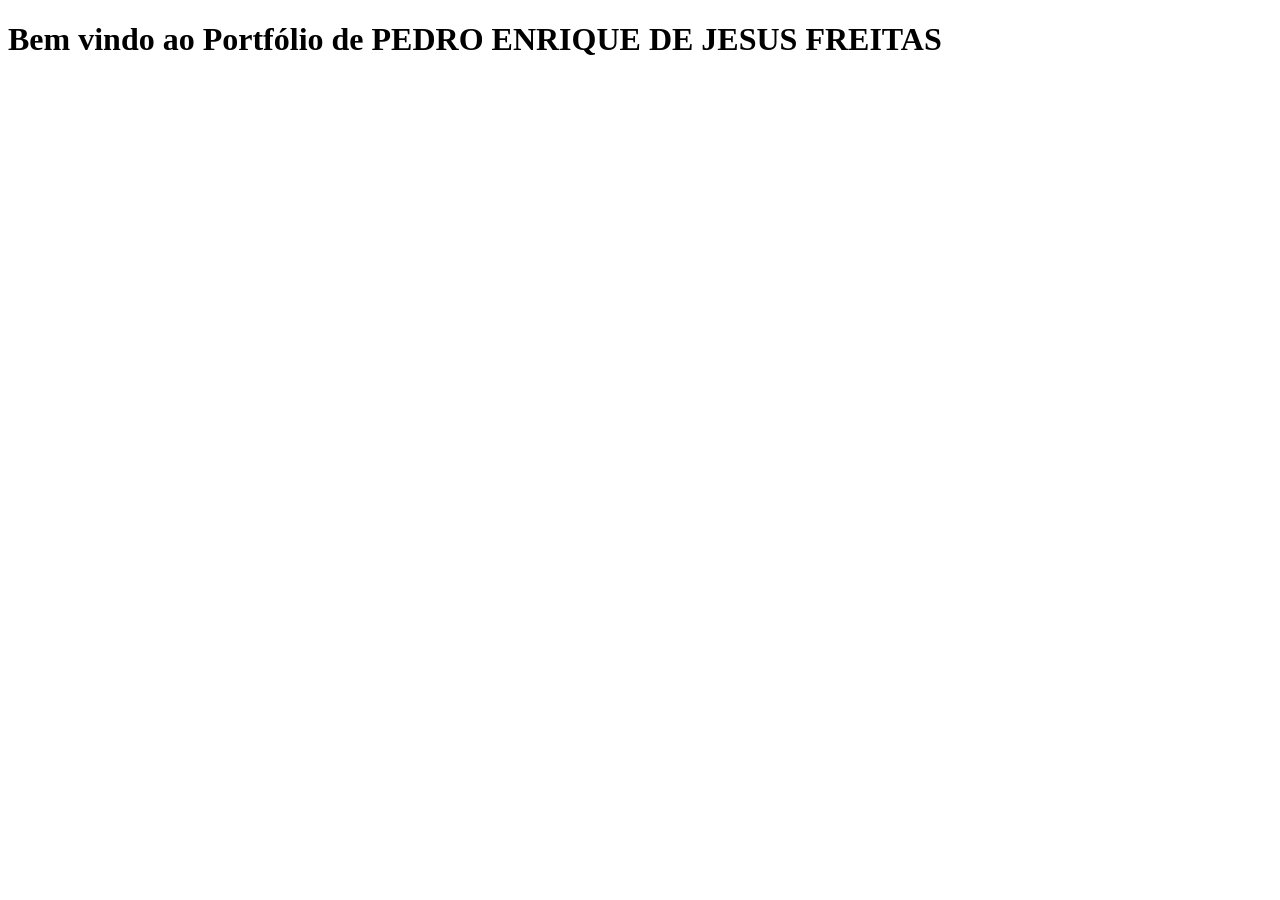
==== docs/index.html @ 1c7b044b "Criação do arquivo docs/index.html" ====
<!DOCTYPE html>
<html lang="pt-br">
<head>
    <meta charset="UTF-8">
    <title>Portfólio - PEDRO ENRIQUE DE JESUS FREITAS</title>
</head>
<body>
    <h1>Bem vindo ao Portfólio de PEDRO ENRIQUE DE JESUS FREITAS</h1>
</body>
</html>
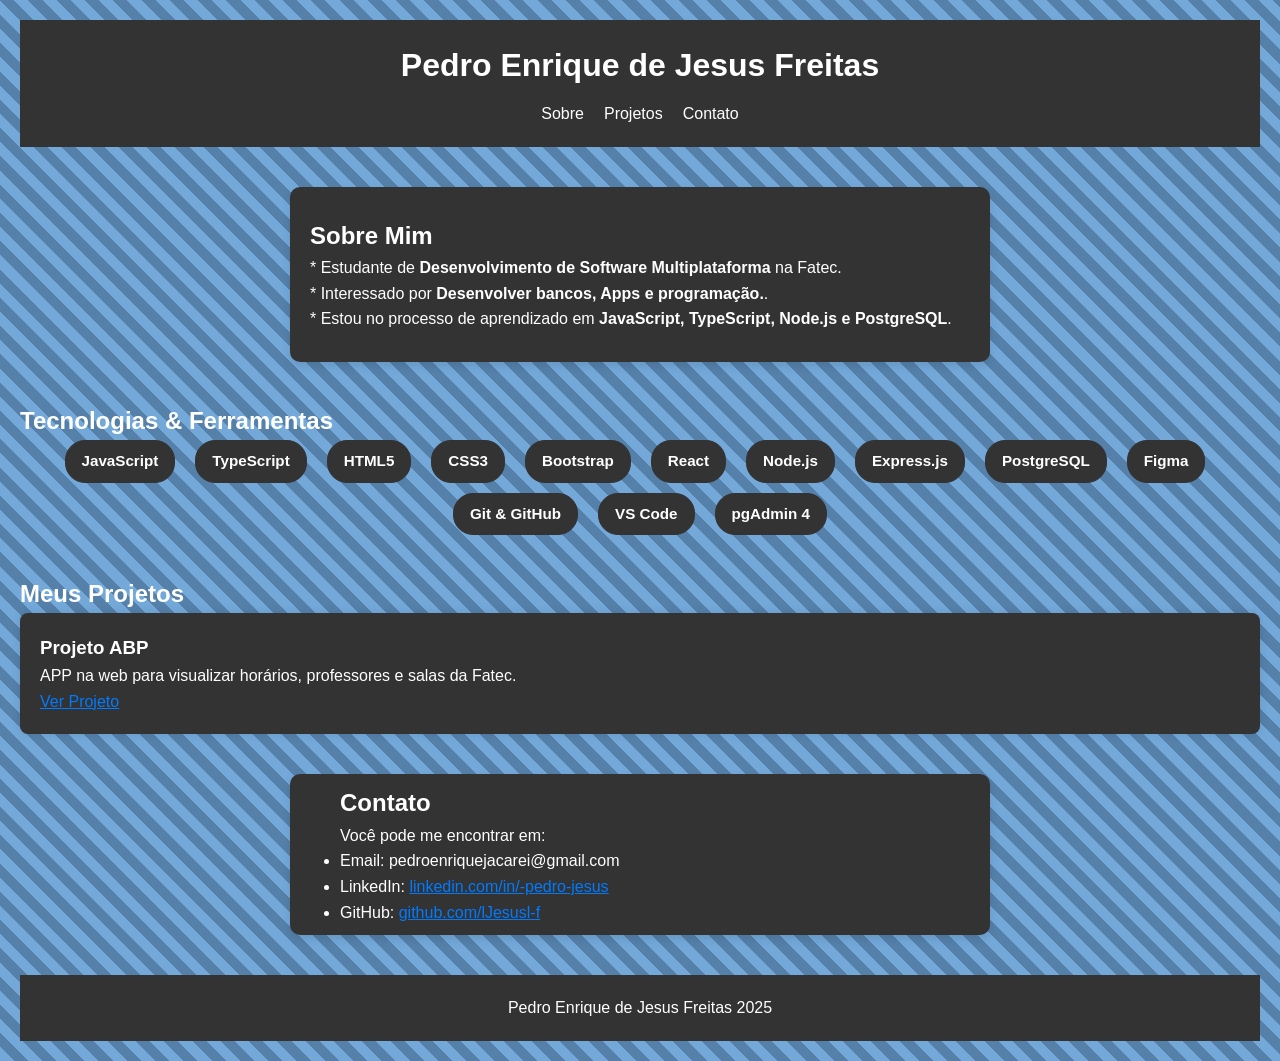
==== commit 150ce731: "Adicionando meu Portfolio" ====
--- a/docs/index.html
+++ b/docs/index.html
@@ -1,11 +1,85 @@
-
 <!DOCTYPE html>
-<html lang="pt-br">
+<html lang="pt-BR">
 <head>
-    <meta charset="UTF-8">
-    <title>Portfólio - PEDRO ENRIQUE DE JESUS FREITAS</title>
+  <meta charset="UTF-8">
+  <meta name="viewport" content="width=device-width, initial-scale=1.0">
+  <title>Meu Portfólio</title>
+  <link rel="stylesheet" href="style.css">
 </head>
 <body>
-    <h1>Bem vindo ao Portfólio de PEDRO ENRIQUE DE JESUS FREITAS</h1>
+  <header>
+    <h1>Pedro Enrique de Jesus Freitas</h1>
+    <nav>
+      <ul>
+        <li><a href="#sobre">Sobre</a></li>
+        <li><a href="#projetos">Projetos</a></li>
+        <li><a href="#contato">Contato</a></li>
+      </ul>
+    </nav>
+  </header>
+
+  <section id="sobre" class="secao-branca">
+    <h2>Sobre Mim</h2>
+    <p>      * Estudante de <b>Desenvolvimento de Software Multiplataforma</b> na Fatec. <br>
+      * Interessado por <b>Desenvolver bancos, Apps e programação.</b>. <br>
+      * Estou no processo de aprendizado em <b>JavaScript, TypeScript, Node.js e PostgreSQL</b>. <br>
+  </section>
+
+  <section id="tecnologias">
+  <h2> Tecnologias & Ferramentas</h2>
+  <div class="tech">
+    <span class="badge">JavaScript</span>
+    <br>
+    <span class="badge">TypeScript</span>
+    <br>
+    <span class="badge">HTML5</span>
+    <br>
+    <span class="badge">CSS3</span>
+    <br>
+    <span class="badge">Bootstrap</span>
+    <br>
+    <span class="badge">React</span>
+    <br>
+    <span class="badge">Node.js</span>
+    <br>
+    <span class="badge">Express.js</span>
+    <br>
+    <span class="badge">PostgreSQL</span>
+    <br>
+    <span class="badge">Figma</span>
+    <br>
+    <span class="badge">Git & GitHub</span>
+    <br>
+    <span class="badge">VS Code</span>
+    <br>
+    <span class="badge">pgAdmin 4</span>
+  </div>
+</section>
+
+
+  <section id="projetos">
+    <h2>Meus Projetos</h2>
+    <div class="projetos-container">
+      <div class="projeto">
+        <h3>Projeto ABP</h3>
+        <p>APP na web para visualizar horários, professores e salas da Fatec.</p>
+        <a href="https://github.com/techcastlefatec/horarios-fatec" target="_blank">Ver Projeto</a>
+      </div>
+    </div>
+  </section>
+
+  <section id="contato" class="secao">
+    <h2>Contato</h2>
+    <p>Você pode me encontrar em:</p>
+    <ul>
+      <li>Email: pedroenriquejacarei@gmail.com</li>
+      <li>LinkedIn: <a href="https://br.linkedin.com/in/-pedro-jesus?trk=people-guest_people_search-card">linkedin.com/in/-pedro-jesus</a></li>
+      <li>GitHub: <a href="https://github.com/lJesusl-f">github.com/lJesusl-f</a></li>
+    </ul>
+  </section>
+
+  <footer>
+    <p>Pedro Enrique de Jesus Freitas 2025</p>
+  </footer>
 </body>
 </html>
--- a/docs/style.css
+++ b/docs/style.css
@@ -0,0 +1,128 @@
+* {
+  margin: 0;
+  padding: 0;
+  box-sizing: border-box;
+}
+
+body {
+  font-family: Arial, sans-serif;
+  line-height: 1.6;
+  background: linear-gradient(to bottom, #57888a, #a0c4c6);
+  color: #333;
+  padding: 20px;
+}
+
+header {
+  background-color: #333;
+  color: #fff;
+  padding: 20px 0;
+  text-align: center;
+}
+
+nav ul {
+  list-style: none;
+  display: flex;
+  justify-content: center;
+  gap: 20px;
+  margin-top: 10px;
+}
+
+nav a {
+  color: #fff;
+  text-decoration: none;
+}
+
+section {
+  margin: 40px 0;
+}
+
+.projetos-container {
+  display: grid;
+  grid-template-columns: repeat(auto-fit, minmax(250px, 1fr));
+  gap: 20px;
+}
+
+.projeto {
+  background: #333;
+  color: white;
+  padding: 20px;
+  border-radius: 8px;
+  box-shadow: 0 0 10px rgba(0,0,0,0.1);
+}
+
+footer {
+  text-align: center;
+  padding: 20px;
+  background-color: #333;
+  color: white;
+  margin-top: 40px;
+}
+
+a {
+  color: #007BFF;
+}
+
+.tech-group {
+  display: flex;
+  flex-direction: column;
+  gap: 15px;
+  align-items: center;
+}
+
+.tech {
+  display: flex;
+  gap: 10px;
+  flex-wrap: wrap;
+  justify-content: center;
+}
+
+.badge {
+  background-color: #333;
+  color: white;
+  border: 1px solid #333;
+  border-radius: 20px;
+  padding: 8px 16px;
+  font-size: 0.95em;
+  font-weight: 600;
+  transition: all 0.3s ease;
+}
+
+.badge:hover {
+  background-color: #cacaca;
+  color: #fff;
+  border-color: #cacaca;
+}
+
+.secao-branca {
+  background-color: #333;
+  color: white;
+  padding: 30px 20px;
+  border-radius: 10px;
+  box-shadow: 0 4px 10px rgba(0, 0, 0, 0.1);
+  max-width: 700px;
+  margin: 40px auto 30px auto; /* margem superior 40px, centralizado horizontalmente, margem inferior 30px */
+}
+
+body {
+  background-color: #5480aa; /* cor base */
+  background-image: repeating-linear-gradient(
+    45deg,
+    #73a8d9,
+    #73a8d9 10px,
+    transparent 10px,
+    transparent 20px
+  );
+  color: #fff;
+  font-family: Arial, sans-serif;
+  padding: 20px;
+}
+
+.secao {
+  background-color: #333;
+  color: white;
+  padding: 10px 50px;
+  border-radius: 10px;
+  box-shadow: 0 4px 10px rgba(0, 0, 0, 0.1);
+  max-width: 700px;
+  margin: 40px auto 30px auto;
+}
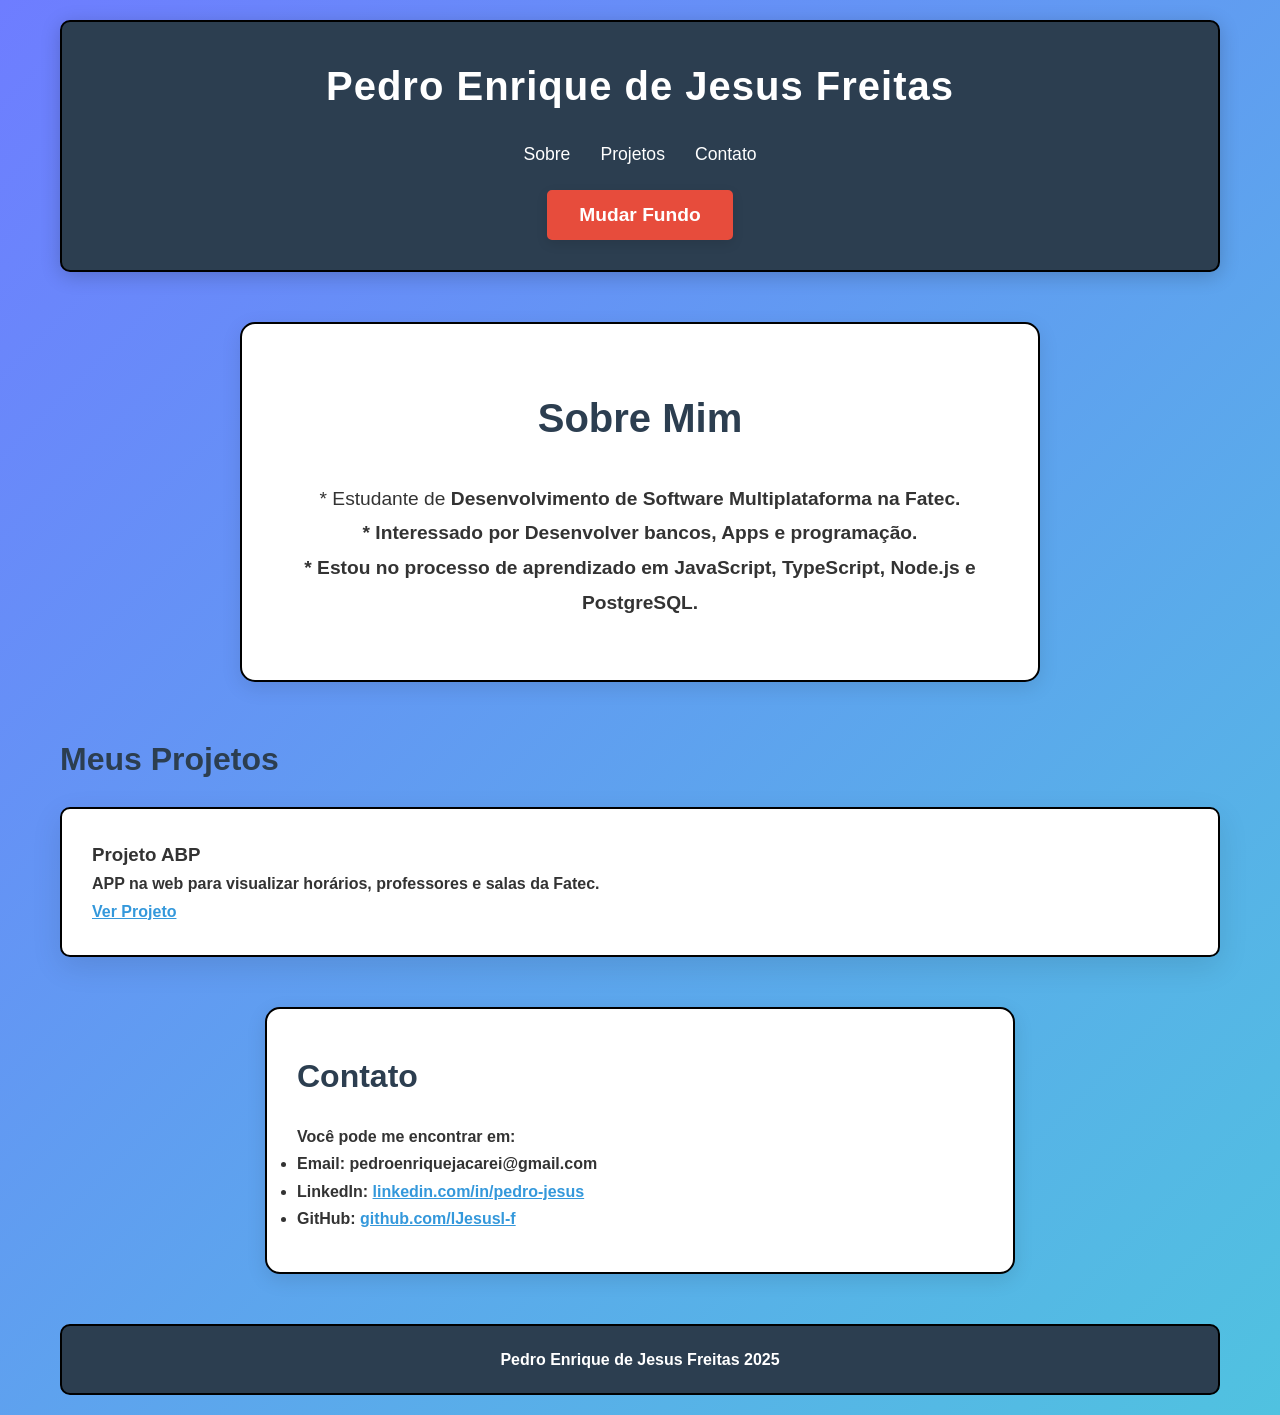
==== commit 1365ee2b: "Portfolio v2" ====
--- a/docs/index.html
+++ b/docs/index.html
@@ -4,7 +4,7 @@
   <meta charset="UTF-8">
   <meta name="viewport" content="width=device-width, initial-scale=1.0">
   <title>Meu Portfólio</title>
-  <link rel="stylesheet" href="style.css">
+  <link rel="stylesheet" href="style.css">  <!-- Vinculação do CSS -->
 </head>
 <body>
   <header>
@@ -16,46 +16,16 @@
         <li><a href="#contato">Contato</a></li>
       </ul>
     </nav>
+    <!-- Botão para mudar o fundo -->
+    <button id="changeBgButton">Mudar Fundo</button>
   </header>
 
   <section id="sobre" class="secao-branca">
     <h2>Sobre Mim</h2>
-    <p>      * Estudante de <b>Desenvolvimento de Software Multiplataforma</b> na Fatec. <br>
-      * Interessado por <b>Desenvolver bancos, Apps e programação.</b>. <br>
-      * Estou no processo de aprendizado em <b>JavaScript, TypeScript, Node.js e PostgreSQL</b>. <br>
+    <p>      * Estudante de <b>Desenvolvimento de Software Multiplataforma na Fatec. <br>
+      * Interessado por <b>Desenvolver bancos, Apps e programação.</b> <br>
+      * Estou no processo de aprendizado em <b>JavaScript, TypeScript, Node.js e PostgreSQL.</b> <br>
   </section>
-
-  <section id="tecnologias">
-  <h2> Tecnologias & Ferramentas</h2>
-  <div class="tech">
-    <span class="badge">JavaScript</span>
-    <br>
-    <span class="badge">TypeScript</span>
-    <br>
-    <span class="badge">HTML5</span>
-    <br>
-    <span class="badge">CSS3</span>
-    <br>
-    <span class="badge">Bootstrap</span>
-    <br>
-    <span class="badge">React</span>
-    <br>
-    <span class="badge">Node.js</span>
-    <br>
-    <span class="badge">Express.js</span>
-    <br>
-    <span class="badge">PostgreSQL</span>
-    <br>
-    <span class="badge">Figma</span>
-    <br>
-    <span class="badge">Git & GitHub</span>
-    <br>
-    <span class="badge">VS Code</span>
-    <br>
-    <span class="badge">pgAdmin 4</span>
-  </div>
-</section>
-
 
   <section id="projetos">
     <h2>Meus Projetos</h2>
@@ -73,13 +43,16 @@
     <p>Você pode me encontrar em:</p>
     <ul>
       <li>Email: pedroenriquejacarei@gmail.com</li>
-      <li>LinkedIn: <a href="https://br.linkedin.com/in/-pedro-jesus?trk=people-guest_people_search-card">linkedin.com/in/-pedro-jesus</a></li>
-      <li>GitHub: <a href="https://github.com/lJesusl-f">github.com/lJesusl-f</a></li>
+      <li>LinkedIn: <a href="https://linkedin.com/in/pedro-jesus" target="_blank">linkedin.com/in/pedro-jesus</a></li>
+      <li>GitHub: <a href="https://github.com/lJesusl-f" target="_blank">github.com/lJesusl-f</a></li>
     </ul>
   </section>
 
   <footer>
     <p>Pedro Enrique de Jesus Freitas 2025</p>
   </footer>
+
+  <!-- Vinculando o script.js -->
+  <script src="js/script.js"></script>
 </body>
-</html>
+</html>
--- a/docs/style.css
+++ b/docs/style.css
@@ -5,61 +5,101 @@
 }
 
 body {
-  font-family: Arial, sans-serif;
-  line-height: 1.6;
-  background: linear-gradient(to bottom, #57888a, #a0c4c6);
+  font-family: 'Poppins', sans-serif;
+  line-height: 1.7;
+  background: linear-gradient(135deg, #6e7dff, #50c2e0); /* Gradiente azul/verde original */
   color: #333;
   padding: 20px;
+  max-width: 1200px;
+  margin: 0 auto;
+  transition: background 1s ease; /* Transição suave para a troca de fundo */
+}
+
+/* Nova classe para fundo alternativo (vermelho para laranja) */
+body.background-changed {
+  background: linear-gradient(135deg, #e74c3c, #f39c12); /* Gradiente vermelho para laranja */
 }
 
 header {
-  background-color: #333;
-  color: #fff;
-  padding: 20px 0;
+  background-color: #2c3e50;
+  color: #fff;
+  padding: 30px 0;
   text-align: center;
+  border-radius: 10px;
+  box-shadow: 0 4px 20px rgba(0, 0, 0, 0.2);
+  border: 2px solid #000; /* Borda preta */
+}
+
+header h1 {
+  font-size: 2.5rem;
+  letter-spacing: 1px;
+  font-weight: 600;
 }
 
 nav ul {
   list-style: none;
   display: flex;
   justify-content: center;
-  gap: 20px;
-  margin-top: 10px;
+  gap: 30px;
+  margin-top: 20px;
 }
 
 nav a {
   color: #fff;
   text-decoration: none;
+  font-size: 1.1rem;
+  font-weight: 500;
+  transition: color 0.3s ease;
+}
+
+nav a:hover {
+  color: #3498db;
 }
 
 section {
-  margin: 40px 0;
+  margin: 50px 0;
+}
+
+h2 {
+  font-size: 2rem;
+  color: #2c3e50;
+  margin-bottom: 20px;
 }
 
 .projetos-container {
   display: grid;
-  grid-template-columns: repeat(auto-fit, minmax(250px, 1fr));
-  gap: 20px;
+  grid-template-columns: repeat(auto-fit, minmax(280px, 1fr));
+  gap: 30px;
 }
 
 .projeto {
-  background: #333;
-  color: white;
-  padding: 20px;
-  border-radius: 8px;
-  box-shadow: 0 0 10px rgba(0,0,0,0.1);
+  background: #fff;
+  color: #333;
+  padding: 30px;
+  border-radius: 10px;
+  box-shadow: 0 10px 30px rgba(0, 0, 0, 0.1);
+  border: 2px solid #000; /* Borda preta */
+  transition: transform 0.3s ease, box-shadow 0.3s ease, border 0.3s ease;
+}
+
+.projeto:hover {
+  transform: translateY(-10px);
+  box-shadow: 0 15px 50px rgba(0, 0, 0, 0.2);
+  border-color: #3498db;
 }
 
 footer {
   text-align: center;
   padding: 20px;
-  background-color: #333;
+  background-color: #2c3e50;
   color: white;
-  margin-top: 40px;
+  margin-top: 50px;
+  border-radius: 10px;
+  border: 2px solid #000;
 }
 
 a {
-  color: #007BFF;
+  color: #3498db;
 }
 
 .tech-group {
@@ -71,58 +111,100 @@
 
 .tech {
   display: flex;
-  gap: 10px;
+  gap: 15px;
   flex-wrap: wrap;
   justify-content: center;
 }
 
 .badge {
-  background-color: #333;
-  color: white;
-  border: 1px solid #333;
-  border-radius: 20px;
-  padding: 8px 16px;
-  font-size: 0.95em;
+  background-color: #fff;
+  color: #333;
+  border: 2px solid #000; /* Borda preta nas badges */
+  border-radius: 25px;
+  padding: 12px 25px;
+  font-size: 1rem;
+  font-weight: 500;
+  transition: transform 0.3s ease, background-color 0.3s ease;
+}
+
+.badge:hover {
+  background-color: #3498db;
+  color: #fff;
+  transform: translateY(-5px);
+  border-color: #3498db;
+}
+
+.secao-branca {
+  background-color: #fff;
+  color: #333;
+  padding: 40px 30px;
+  border-radius: 15px;
+  box-shadow: 0 6px 20px rgba(0, 0, 0, 0.1);
+  max-width: 750px;
+  margin: 50px auto 40px auto;
+  border: 2px solid #000; /* Borda preta */
+}
+
+.secao {
+  background-color: #fff;
+  color: #333;
+  padding: 40px 30px;
+  border-radius: 15px;
+  box-shadow: 0 6px 20px rgba(0, 0, 0, 0.1);
+  max-width: 750px;
+  margin: 50px auto 40px auto;
+  border: 2px solid #000;
+}
+
+#changeBgButton {
+  margin-top: 20px;
+  padding: 12px 30px;
+  background-color: #e74c3c; /* Cor de fundo vermelha */
+  color: #fff;
+  font-size: 1.2rem;
   font-weight: 600;
-  transition: all 0.3s ease;
-}
-
-.badge:hover {
-  background-color: #cacaca;
-  color: #fff;
-  border-color: #cacaca;
-}
-
-.secao-branca {
-  background-color: #333;
-  color: white;
-  padding: 30px 20px;
-  border-radius: 10px;
-  box-shadow: 0 4px 10px rgba(0, 0, 0, 0.1);
-  max-width: 700px;
-  margin: 40px auto 30px auto; /* margem superior 40px, centralizado horizontalmente, margem inferior 30px */
-}
-
-body {
-  background-color: #5480aa; /* cor base */
-  background-image: repeating-linear-gradient(
-    45deg,
-    #73a8d9,
-    #73a8d9 10px,
-    transparent 10px,
-    transparent 20px
-  );
-  color: #fff;
-  font-family: Arial, sans-serif;
-  padding: 20px;
-}
-
-.secao {
-  background-color: #333;
-  color: white;
-  padding: 10px 50px;
-  border-radius: 10px;
-  box-shadow: 0 4px 10px rgba(0, 0, 0, 0.1);
-  max-width: 700px;
-  margin: 40px auto 30px auto;
-}+  border: 2px solid #e74c3c; /* Borda vermelha para combinar com o fundo */
+  border-radius: 5px;
+  cursor: pointer;
+  transition: all 0.3s ease; /* Transição suave para todos os efeitos */
+  box-shadow: 0 4px 12px rgba(0, 0, 0, 0.1); /* Sombra leve para destacar o botão */
+}
+
+#changeBgButton:hover {
+  background-color: #c0392b; /* Cor do fundo ao passar o mouse (vermelho mais escuro) */
+  border-color: #c0392b; /* Cor da borda ao passar o mouse */
+  transform: scale(1.05); /* Leve aumento de tamanho para efeito de interação */
+  box-shadow: 0 6px 18px rgba(0, 0, 0, 0.2); /* Sombra mais forte para efeito de hover */
+}
+
+#changeBgButton:active {
+  background-color: #e74c3c; /* Cor do fundo ao pressionar o botão */
+  box-shadow: 0 2px 8px rgba(0, 0, 0, 0.2); /* Sombra mais suave ao clicar */
+  transform: scale(0.98); /* Leve redução do tamanho do botão ao clicar */
+}
+
+#sobre {
+  background-color: #fff;
+  color: #333;
+  padding: 60px 40px; /* Aumentando o padding para mais espaço interno */
+  margin-bottom: 80px; /* Aumentando a margem inferior para mais espaçamento entre as seções */
+  border-radius: 15px;
+  box-shadow: 0 6px 20px rgba(0, 0, 0, 0.1); /* Adicionando uma sombra para dar profundidade */
+  max-width: 800px;  /* Ajustando a largura para não ser tão larga */
+  margin: 50px auto;  /* Centralizando a seção */
+}
+
+#sobre h2 {
+  font-size: 2.5rem; /* Tamanho maior para o título */
+  color: #2c3e50;  /* Cor escura para o título */
+  margin-bottom: 30px; /* Espaçamento entre o título e o conteúdo */
+  text-align: center; /* Centralizando o título */
+}
+
+#sobre p {
+  font-size: 1.2rem;  /* Aumentando o tamanho da fonte do parágrafo */
+  line-height: 1.8;   /* Ajustando o espaçamento entre as linhas para melhorar a legibilidade */
+  text-align: center; /* Centralizando o texto */
+  max-width: 700px;   /* Definindo um máximo de largura para o parágrafo, evitando que fique muito largo */
+  margin: 0 auto;     /* Centralizando o parágrafo */
+}
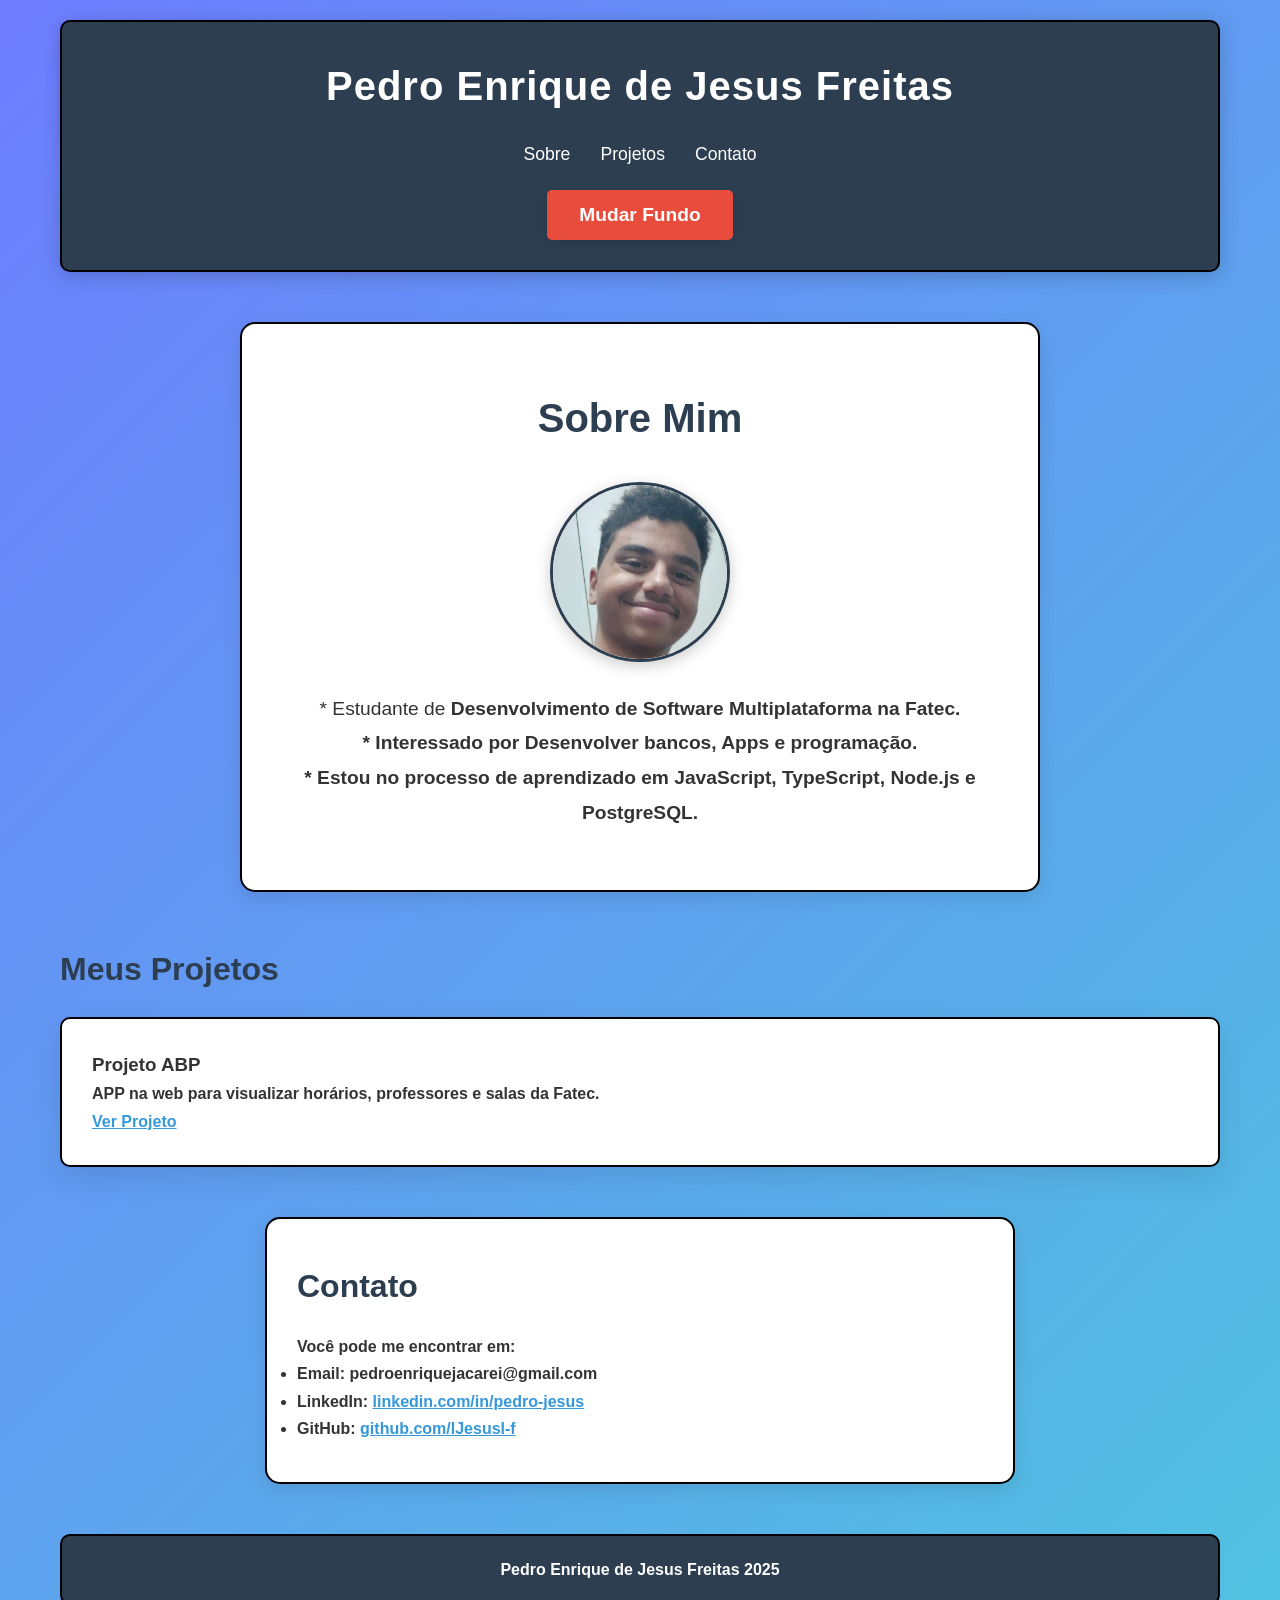
==== commit 6f6bb44d: "Foto" ====
--- a/docs/index.html
+++ b/docs/index.html
@@ -22,6 +22,7 @@
 
   <section id="sobre" class="secao-branca">
     <h2>Sobre Mim</h2>
+    <img src="./foto.jpg" alt="Foto de Pedro Enrique" class="foto-perfil">
     <p>      * Estudante de <b>Desenvolvimento de Software Multiplataforma na Fatec. <br>
       * Interessado por <b>Desenvolver bancos, Apps e programação.</b> <br>
       * Estou no processo de aprendizado em <b>JavaScript, TypeScript, Node.js e PostgreSQL.</b> <br>
--- a/docs/style.css
+++ b/docs/style.css
@@ -208,3 +208,14 @@
   max-width: 700px;   /* Definindo um máximo de largura para o parágrafo, evitando que fique muito largo */
   margin: 0 auto;     /* Centralizando o parágrafo */
 }
+
+.foto-perfil {
+  width: 180px;
+  height: 180px;
+  border-radius: 50%; /* Deixa a imagem redonda */
+  object-fit: cover;
+  display: block;
+  margin: 0 auto 30px auto; /* Centraliza a imagem e adiciona margem inferior */
+  border: 3px solid #2c3e50; /* Borda escura ao redor da imagem */
+  box-shadow: 0 4px 15px rgba(0, 0, 0, 0.2); /* Sombra suave */
+}
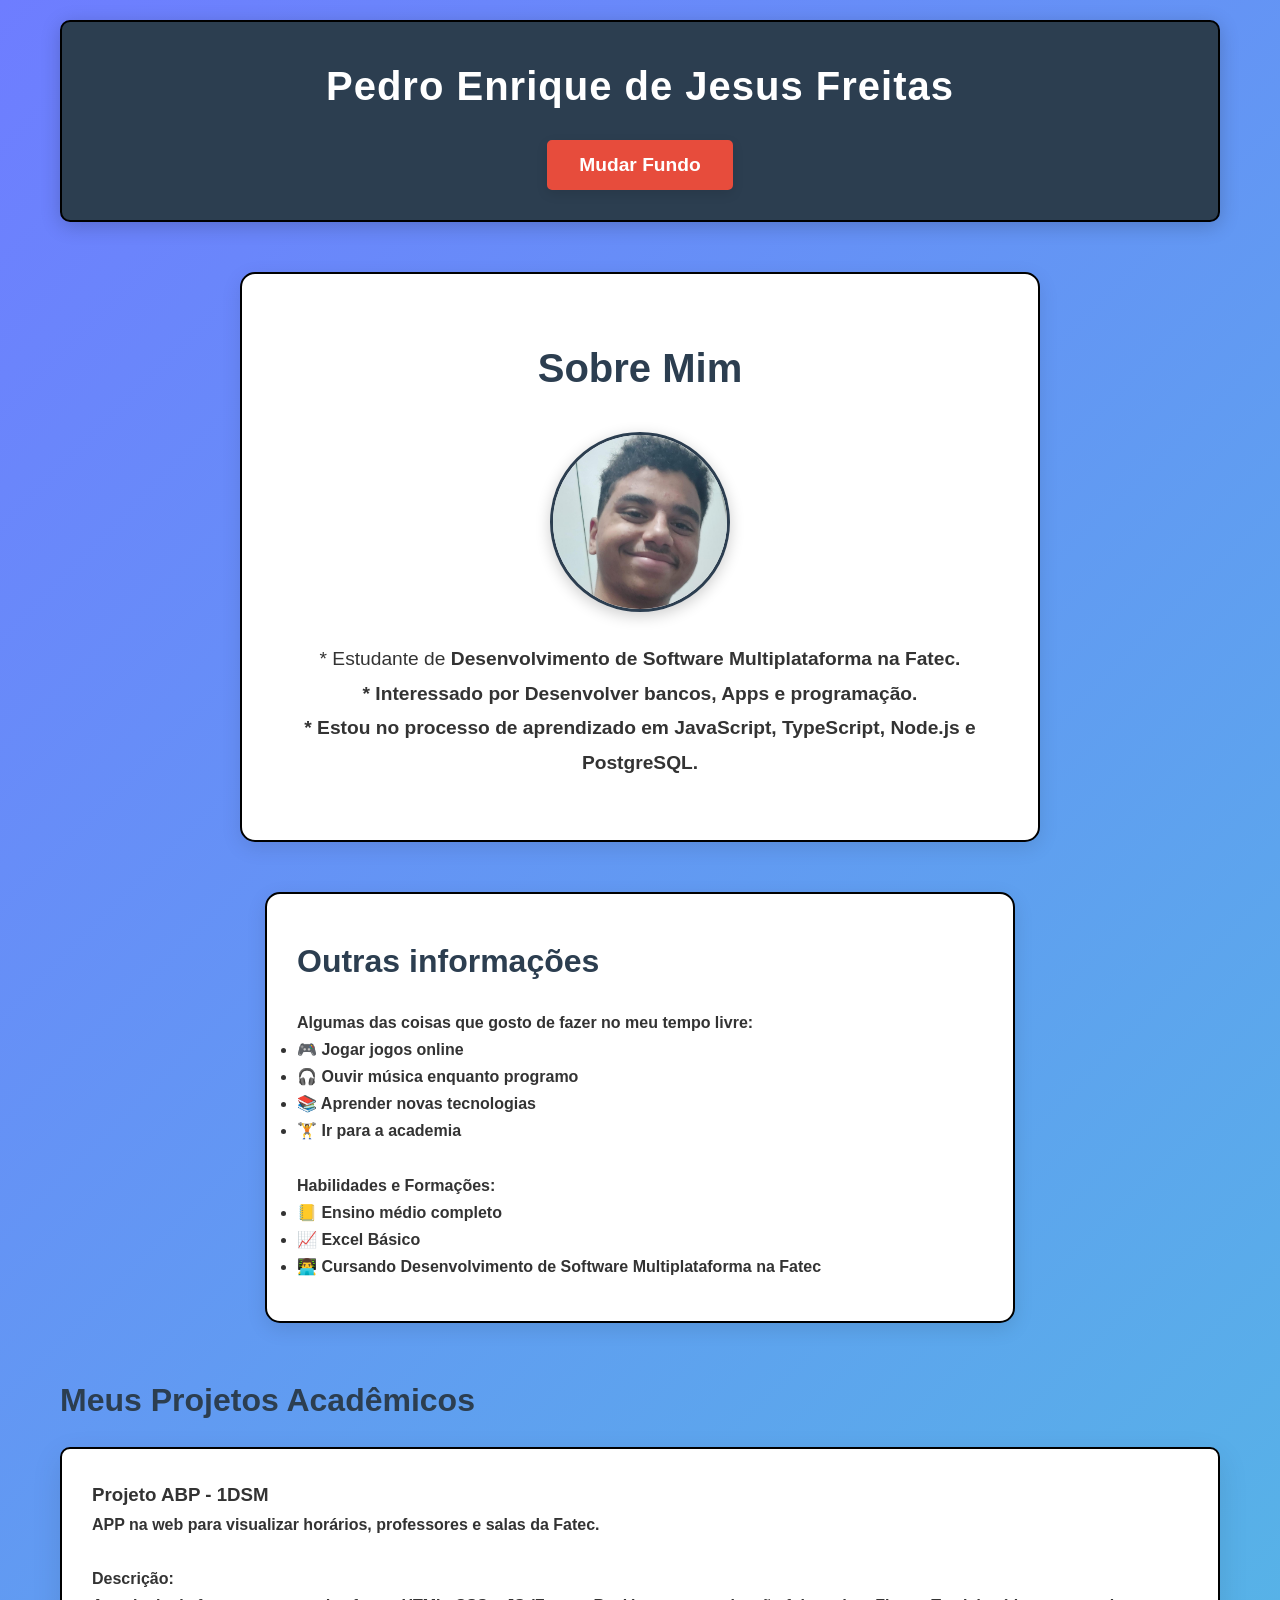
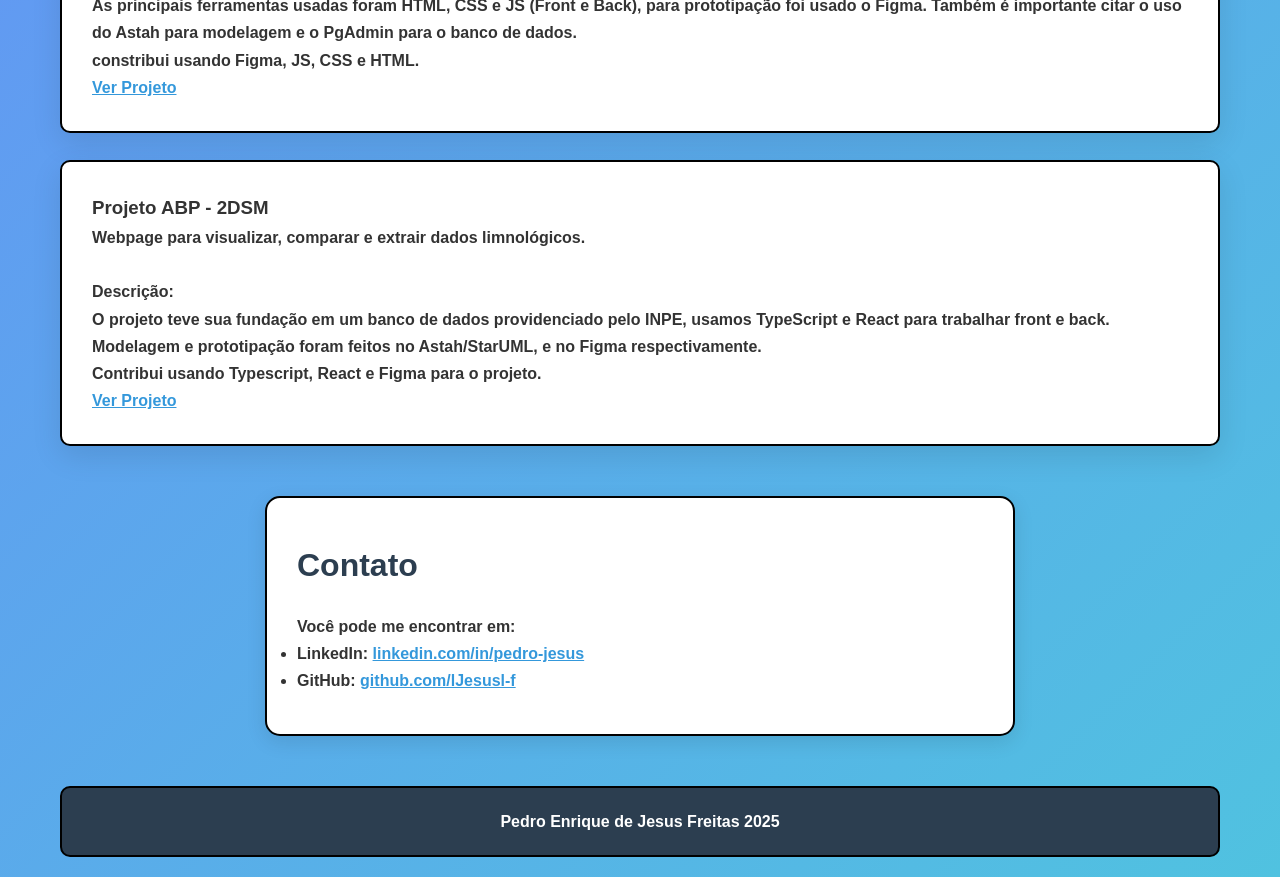
==== commit 1412bda9: "Atividade 2" ====
--- a/docs/index.html
+++ b/docs/index.html
@@ -9,13 +9,6 @@
 <body>
   <header>
     <h1>Pedro Enrique de Jesus Freitas</h1>
-    <nav>
-      <ul>
-        <li><a href="#sobre">Sobre</a></li>
-        <li><a href="#projetos">Projetos</a></li>
-        <li><a href="#contato">Contato</a></li>
-      </ul>
-    </nav>
     <!-- Botão para mudar o fundo -->
     <button id="changeBgButton">Mudar Fundo</button>
   </header>
@@ -28,22 +21,76 @@
       * Estou no processo de aprendizado em <b>JavaScript, TypeScript, Node.js e PostgreSQL.</b> <br>
   </section>
 
-  <section id="projetos">
-    <h2>Meus Projetos</h2>
-    <div class="projetos-container">
-      <div class="projeto">
-        <h3>Projeto ABP</h3>
-        <p>APP na web para visualizar horários, professores e salas da Fatec.</p>
-        <a href="https://github.com/techcastlefatec/horarios-fatec" target="_blank">Ver Projeto</a>
-      </div>
+  
+  <!-- ⭐ NOVA SEÇÃO DE HOBBIES -->
+  <section id="hobbies" class="secao-branca">
+    <h2>Outras informações</h2>
+    <p>Algumas das coisas que gosto de fazer no meu tempo livre:</p>
+    <ul>
+      <li>🎮 Jogar jogos online</li>
+      <li>🎧 Ouvir música enquanto programo</li>
+      <li>📚 Aprender novas tecnologias</li>
+      <li>🏋️ Ir para a academia</li>
+    </ul>
+<br>
+        <p>Habilidades e Formações:</p>
+    <ul>
+      <li>📒 Ensino médio completo</li>
+      <li>📈 Excel Básico</li>
+      <li>👨‍💻 Cursando Desenvolvimento de Software Multiplataforma na Fatec</li>
+    </ul>
+  </section>
+
+ <section id="projetos">
+  <h2>Meus Projetos Acadêmicos</h2>
+  <div class="projetos-container">
+    <div class="projeto">
+      <h3>Projeto ABP - 1DSM</h3>
+
+      <!-- descrição existente -->
+      <p>APP na web para visualizar horários, professores e salas da Fatec.</p>
+
+      <br>
+      <!-- 🔵 Descrição adicionada dentro do mesmo card -->
+      <h4>Descrição:</h4>
+      <p>
+        As principais ferramentas usadas foram HTML, CSS e JS (Front e Back), para prototipação foi usado o Figma.
+        Também é importante citar o uso do Astah para modelagem e o PgAdmin para o banco de dados. <br>
+        constribui usando Figma, JS, CSS e HTML.
+      </p>
+
+      <a href="https://github.com/techcastlefatec/horarios-fatec" target="_blank">Ver Projeto</a>
     </div>
-  </section>
+  </div>
+  
+  <br>
+
+   <div class="projetos-container">
+    <div class="projeto">
+      <h3>Projeto ABP - 2DSM</h3>
+
+      <!-- descrição existente -->
+      <p>Webpage para visualizar, comparar e extrair dados limnológicos.</p>
+
+      <br>
+      <!-- 🔵 Descrição adicionada dentro do mesmo card -->
+      <h4>Descrição:</h4>
+      <p>
+        O projeto teve sua fundação em um banco de dados providenciado pelo INPE, usamos TypeScript e React para trabalhar front e back.
+        Modelagem e prototipação foram feitos no Astah/StarUML, e no Figma respectivamente. <br>
+        Contribui usando Typescript, React e Figma para o projeto.
+      </p>
+
+      <a href="https://github.com/Helloworld-fatec/abp-dados-limnologicos" target="_blank">Ver Projeto</a>
+    </div>
+  </div>
+</section>
+
 
   <section id="contato" class="secao">
     <h2>Contato</h2>
     <p>Você pode me encontrar em:</p>
     <ul>
-      <li>Email: pedroenriquejacarei@gmail.com</li>
       <li>LinkedIn: <a href="https://linkedin.com/in/pedro-jesus" target="_blank">linkedin.com/in/pedro-jesus</a></li>
       <li>GitHub: <a href="https://github.com/lJesusl-f" target="_blank">github.com/lJesusl-f</a></li>
     </ul>
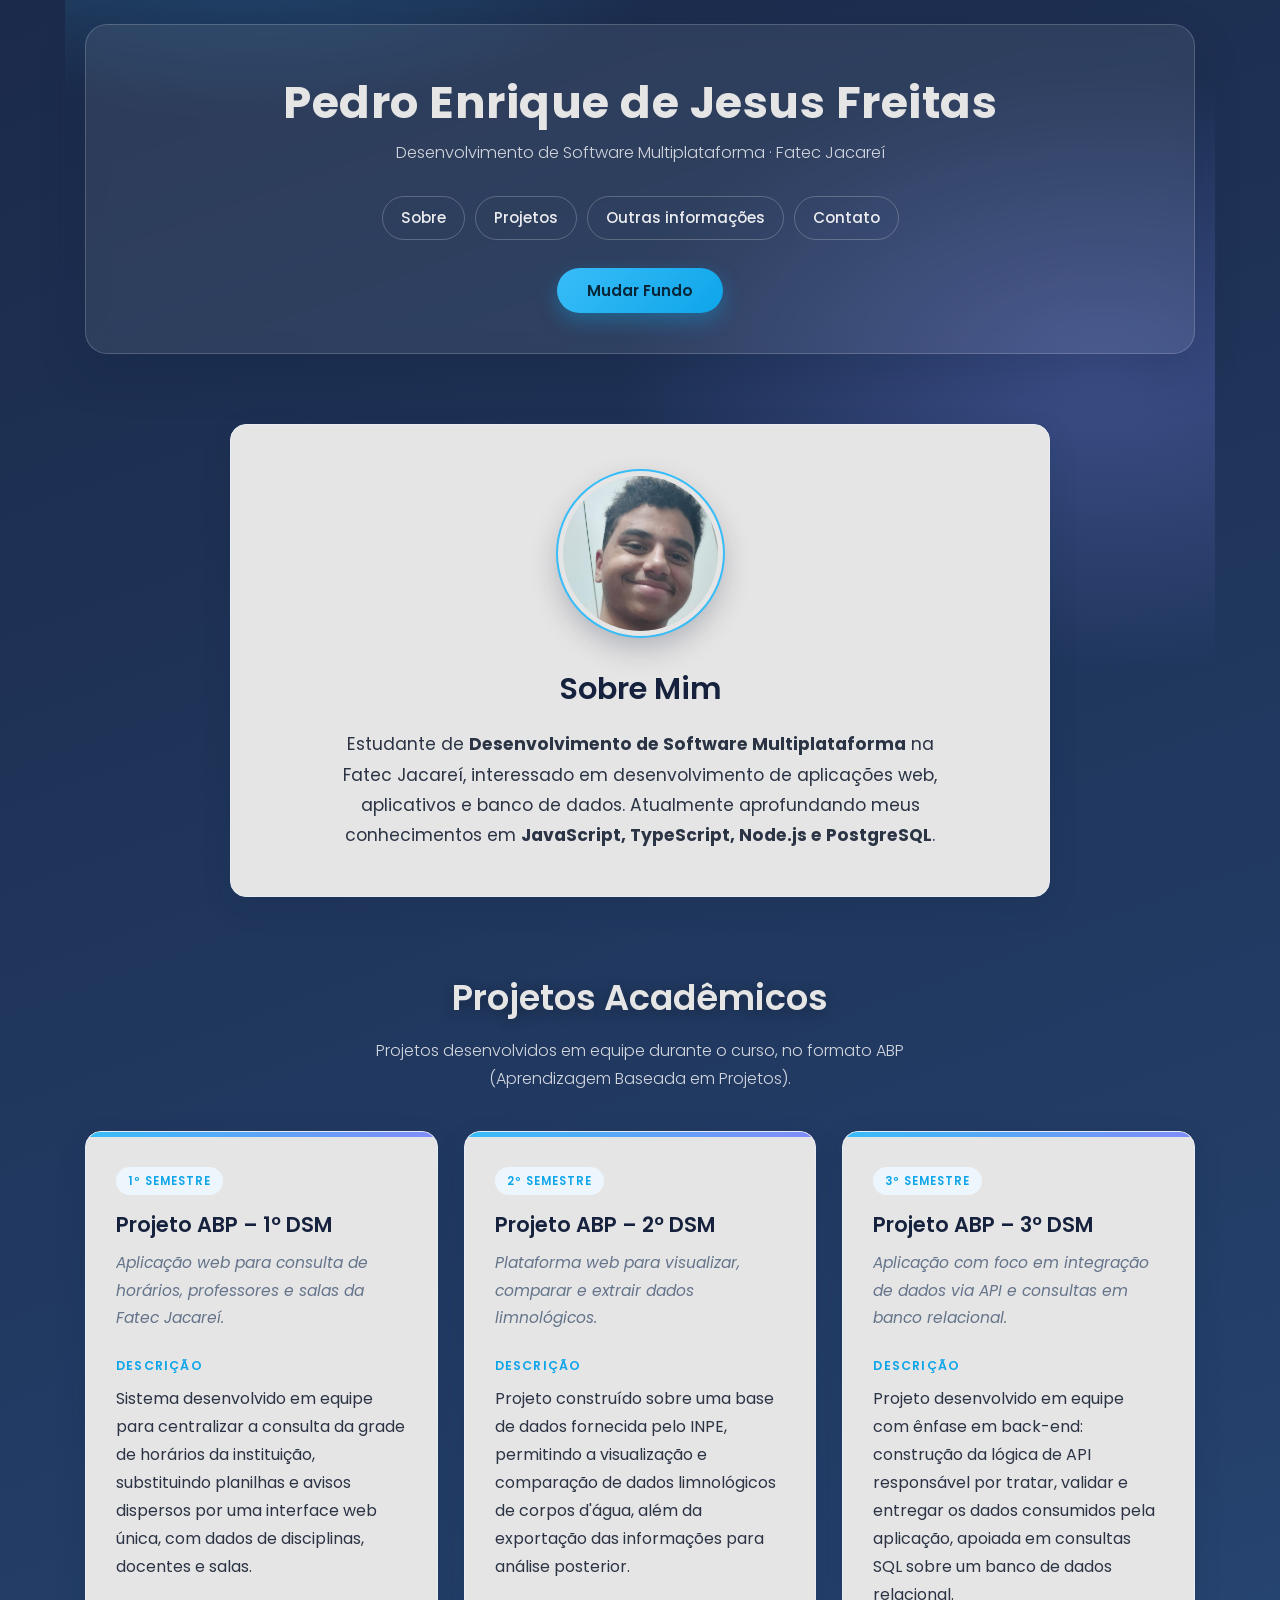
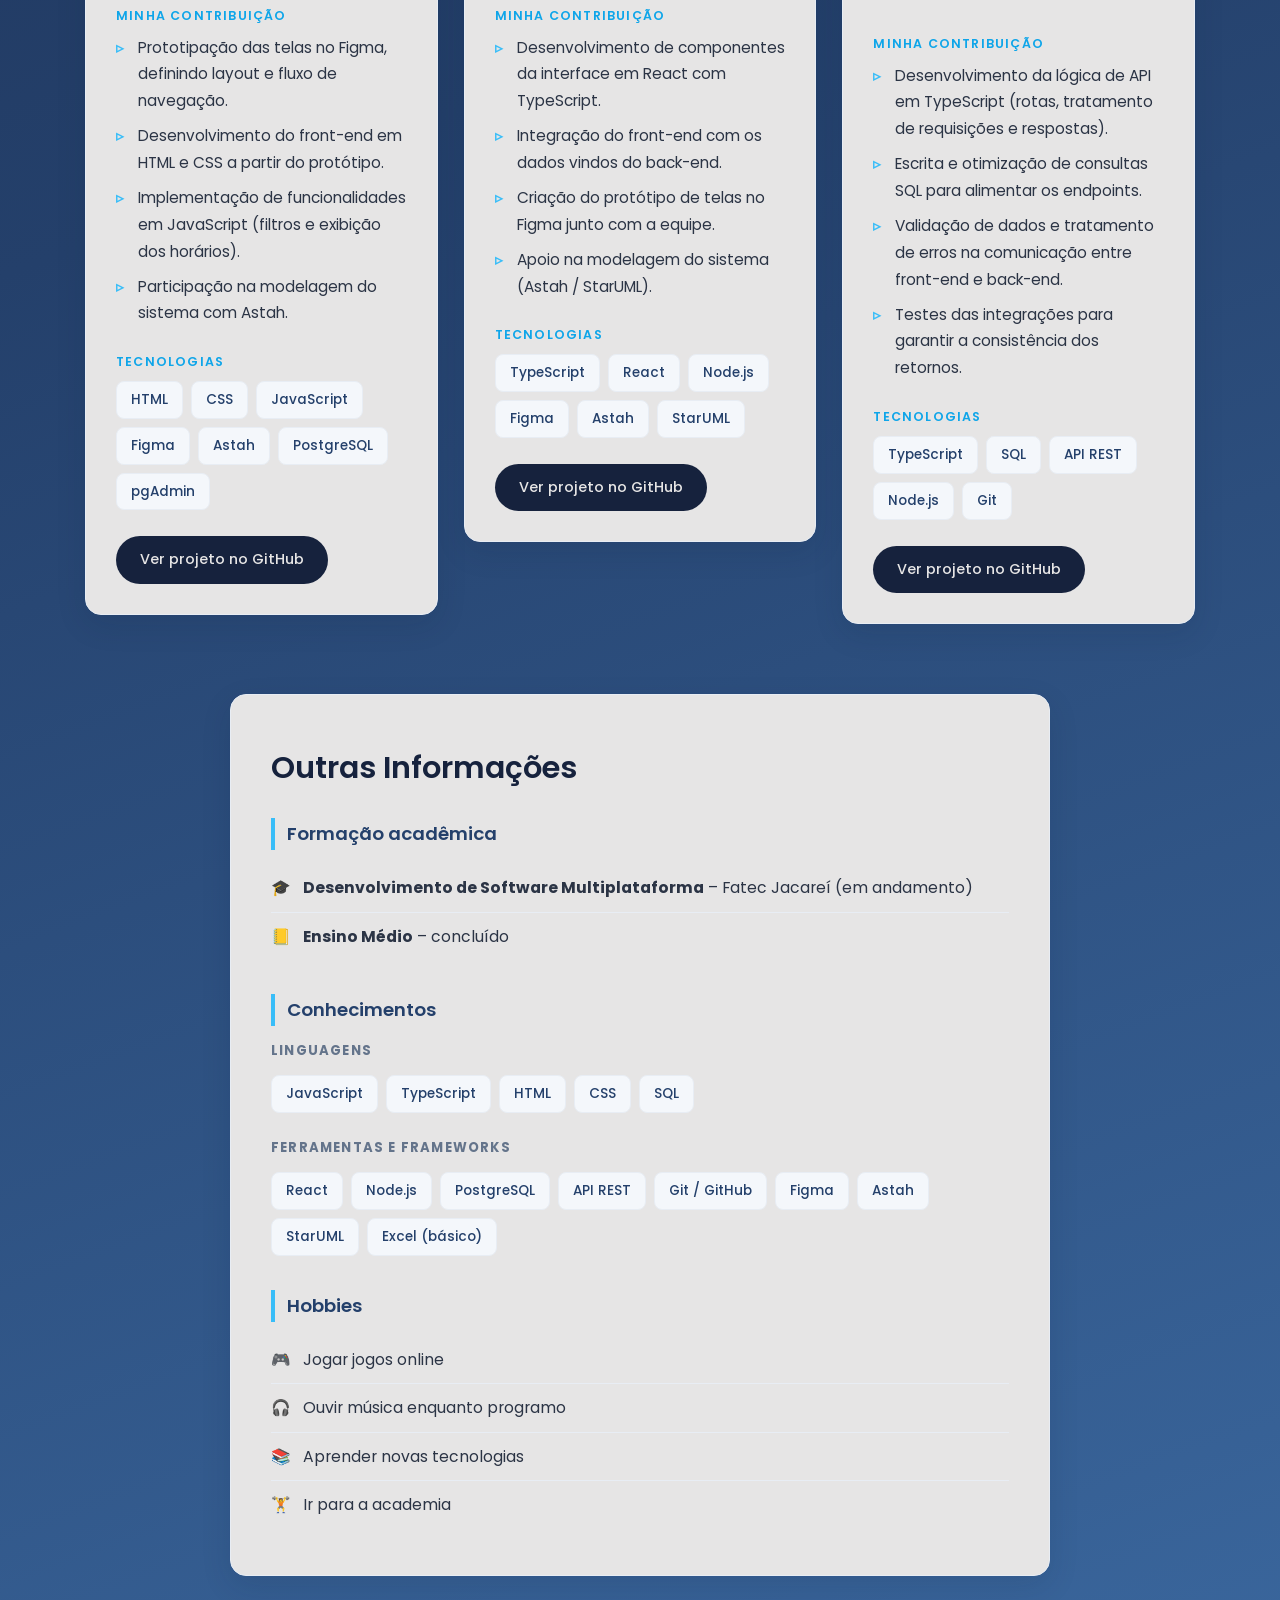
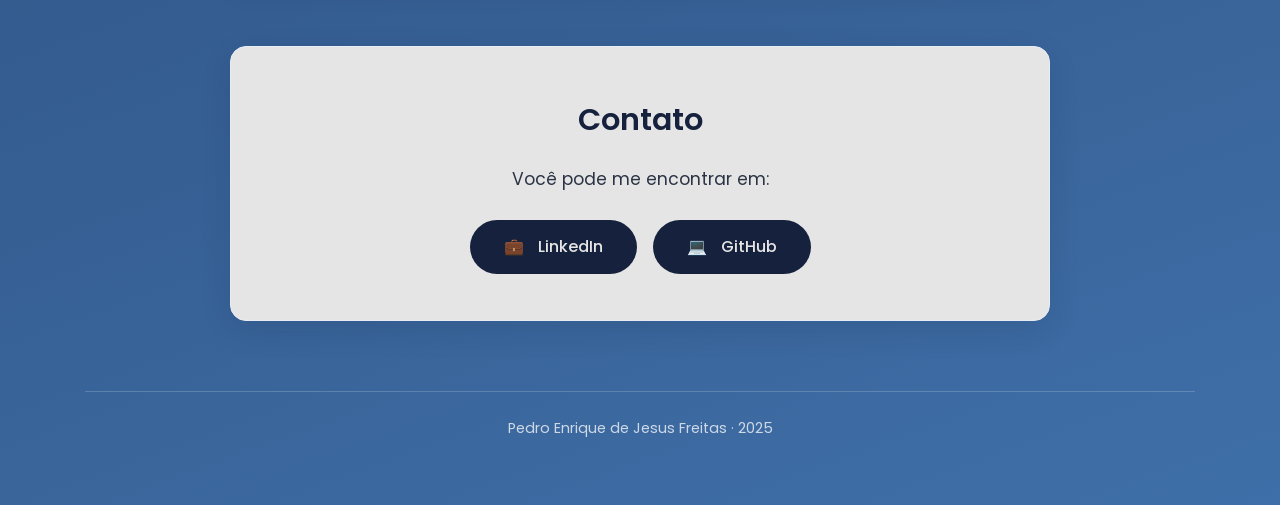
==== commit 0ce9b5d4: "Portfolio 4dsm" ====
--- a/docs/index.html
+++ b/docs/index.html
@@ -3,104 +3,232 @@
 <head>
   <meta charset="UTF-8">
   <meta name="viewport" content="width=device-width, initial-scale=1.0">
-  <title>Meu Portfólio</title>
-  <link rel="stylesheet" href="style.css">  <!-- Vinculação do CSS -->
+  <title>Portfólio | Pedro Enrique de Jesus Freitas</title>
+  <link rel="preconnect" href="https://fonts.googleapis.com">
+  <link rel="preconnect" href="https://fonts.gstatic.com" crossorigin>
+  <link href="https://fonts.googleapis.com/css2?family=Poppins:wght@300;400;500;600;700&display=swap" rel="stylesheet">
+  <link rel="stylesheet" href="style.css">
 </head>
 <body>
+
   <header>
-    <h1>Pedro Enrique de Jesus Freitas</h1>
-    <!-- Botão para mudar o fundo -->
-    <button id="changeBgButton">Mudar Fundo</button>
+    <div class="header-conteudo">
+      <h1>Pedro Enrique de Jesus Freitas</h1>
+      <p class="subtitulo">Desenvolvimento de Software Multiplataforma &middot; Fatec Jacareí</p>
+      <nav>
+        <ul>
+          <li><a href="#sobre">Sobre</a></li>
+          <li><a href="#academicos">Projetos</a></li>
+          <li><a href="#outras">Outras informações</a></li>
+          <li><a href="#contato">Contato</a></li>
+        </ul>
+      </nav>
+      <button id="changeBgButton">Mudar Fundo</button>
+    </div>
   </header>
 
-  <section id="sobre" class="secao-branca">
-    <h2>Sobre Mim</h2>
-    <img src="./foto.jpg" alt="Foto de Pedro Enrique" class="foto-perfil">
-    <p>      * Estudante de <b>Desenvolvimento de Software Multiplataforma na Fatec. <br>
-      * Interessado por <b>Desenvolver bancos, Apps e programação.</b> <br>
-      * Estou no processo de aprendizado em <b>JavaScript, TypeScript, Node.js e PostgreSQL.</b> <br>
-  </section>
-
-  
-  <!-- ⭐ NOVA SEÇÃO DE HOBBIES -->
-  <section id="hobbies" class="secao-branca">
-    <h2>Outras informações</h2>
-    <p>Algumas das coisas que gosto de fazer no meu tempo livre:</p>
-    <ul>
-      <li>🎮 Jogar jogos online</li>
-      <li>🎧 Ouvir música enquanto programo</li>
-      <li>📚 Aprender novas tecnologias</li>
-      <li>🏋️ Ir para a academia</li>
-    </ul>
-<br>
-        <p>Habilidades e Formações:</p>
-    <ul>
-      <li>📒 Ensino médio completo</li>
-      <li>📈 Excel Básico</li>
-      <li>👨‍💻 Cursando Desenvolvimento de Software Multiplataforma na Fatec</li>
-    </ul>
-  </section>
-
- <section id="projetos">
-  <h2>Meus Projetos Acadêmicos</h2>
-  <div class="projetos-container">
-    <div class="projeto">
-      <h3>Projeto ABP - 1DSM</h3>
-
-      <!-- descrição existente -->
-      <p>APP na web para visualizar horários, professores e salas da Fatec.</p>
-
-      <br>
-      <!-- 🔵 Descrição adicionada dentro do mesmo card -->
-      <h4>Descrição:</h4>
-      <p>
-        As principais ferramentas usadas foram HTML, CSS e JS (Front e Back), para prototipação foi usado o Figma.
-        Também é importante citar o uso do Astah para modelagem e o PgAdmin para o banco de dados. <br>
-        constribui usando Figma, JS, CSS e HTML.
+  <main>
+
+    <!-- ====================== SOBRE MIM ====================== -->
+    <section id="sobre" class="card-secao">
+      <img src="./foto.jpg" alt="Foto de Pedro Enrique" class="foto-perfil">
+      <h2>Sobre Mim</h2>
+      <p class="texto-sobre">
+        Estudante de <b>Desenvolvimento de Software Multiplataforma</b> na Fatec Jacareí,
+        interessado em desenvolvimento de aplicações web, aplicativos e banco de dados.
+        Atualmente aprofundando meus conhecimentos em
+        <b>JavaScript, TypeScript, Node.js e PostgreSQL</b>.
       </p>
-
-      <a href="https://github.com/techcastlefatec/horarios-fatec" target="_blank">Ver Projeto</a>
-    </div>
-  </div>
-  
-  <br>
-
-   <div class="projetos-container">
-    <div class="projeto">
-      <h3>Projeto ABP - 2DSM</h3>
-
-      <!-- descrição existente -->
-      <p>Webpage para visualizar, comparar e extrair dados limnológicos.</p>
-
-      <br>
-      <!-- 🔵 Descrição adicionada dentro do mesmo card -->
-      <h4>Descrição:</h4>
-      <p>
-        O projeto teve sua fundação em um banco de dados providenciado pelo INPE, usamos TypeScript e React para trabalhar front e back.
-        Modelagem e prototipação foram feitos no Astah/StarUML, e no Figma respectivamente. <br>
-        Contribui usando Typescript, React e Figma para o projeto.
+    </section>
+
+    <!-- ====================== PROJETOS ACADÊMICOS ====================== -->
+    <section id="academicos" class="secao-projetos">
+      <h2 class="titulo-claro">Projetos Acadêmicos</h2>
+      <p class="subtitulo-secao">
+        Projetos desenvolvidos em equipe durante o curso, no formato ABP
+        (Aprendizagem Baseada em Projetos).
       </p>
 
-      <a href="https://github.com/Helloworld-fatec/abp-dados-limnologicos" target="_blank">Ver Projeto</a>
-    </div>
-  </div>
-</section>
-
-
-  <section id="contato" class="secao">
-    <h2>Contato</h2>
-    <p>Você pode me encontrar em:</p>
-    <ul>
-      <li>LinkedIn: <a href="https://linkedin.com/in/pedro-jesus" target="_blank">linkedin.com/in/pedro-jesus</a></li>
-      <li>GitHub: <a href="https://github.com/lJesusl-f" target="_blank">github.com/lJesusl-f</a></li>
-    </ul>
-  </section>
+      <div class="projetos-container">
+
+        <!-- ---------- ABP 1 DSM ---------- -->
+        <article class="projeto">
+          <span class="tag-semestre">1º Semestre</span>
+          <h3>Projeto ABP &ndash; 1º DSM</h3>
+          <p class="resumo">
+            Aplicação web para consulta de horários, professores e salas da Fatec Jacareí.
+          </p>
+
+          <h4>Descrição</h4>
+          <p>
+            Sistema desenvolvido em equipe para centralizar a consulta da grade de horários da
+            instituição, substituindo planilhas e avisos dispersos por uma interface web única,
+            com dados de disciplinas, docentes e salas.
+          </p>
+
+          <h4>Minha contribuição</h4>
+          <ul class="contribuicoes">
+            <li>Prototipação das telas no Figma, definindo layout e fluxo de navegação.</li>
+            <li>Desenvolvimento do front-end em HTML e CSS a partir do protótipo.</li>
+            <li>Implementação de funcionalidades em JavaScript (filtros e exibição dos horários).</li>
+            <li>Participação na modelagem do sistema com Astah.</li>
+          </ul>
+
+          <h4>Tecnologias</h4>
+          <div class="tech">
+            <span class="badge">HTML</span>
+            <span class="badge">CSS</span>
+            <span class="badge">JavaScript</span>
+            <span class="badge">Figma</span>
+            <span class="badge">Astah</span>
+            <span class="badge">PostgreSQL</span>
+            <span class="badge">pgAdmin</span>
+          </div>
+
+          <a class="link-projeto" href="https://github.com/techcastlefatec/horarios-fatec" target="_blank" rel="noopener">Ver projeto no GitHub</a>
+        </article>
+
+        <!-- ---------- ABP 2 DSM ---------- -->
+        <article class="projeto">
+          <span class="tag-semestre">2º Semestre</span>
+          <h3>Projeto ABP &ndash; 2º DSM</h3>
+          <p class="resumo">
+            Plataforma web para visualizar, comparar e extrair dados limnológicos.
+          </p>
+
+          <h4>Descrição</h4>
+          <p>
+            Projeto construído sobre uma base de dados fornecida pelo INPE, permitindo a
+            visualização e comparação de dados limnológicos de corpos d'água, além da
+            exportação das informações para análise posterior.
+          </p>
+
+          <h4>Minha contribuição</h4>
+          <ul class="contribuicoes">
+            <li>Desenvolvimento de componentes da interface em React com TypeScript.</li>
+            <li>Integração do front-end com os dados vindos do back-end.</li>
+            <li>Criação do protótipo de telas no Figma junto com a equipe.</li>
+            <li>Apoio na modelagem do sistema (Astah / StarUML).</li>
+          </ul>
+
+          <h4>Tecnologias</h4>
+          <div class="tech">
+            <span class="badge">TypeScript</span>
+            <span class="badge">React</span>
+            <span class="badge">Node.js</span>
+            <span class="badge">Figma</span>
+            <span class="badge">Astah</span>
+            <span class="badge">StarUML</span>
+          </div>
+
+          <a class="link-projeto" href="https://github.com/Helloworld-fatec/abp-dados-limnologicos" target="_blank" rel="noopener">Ver projeto no GitHub</a>
+        </article>
+
+        <!-- ---------- ABP 3 DSM ---------- -->
+        <article class="projeto">
+          <span class="tag-semestre">3º Semestre</span>
+          <h3>Projeto ABP &ndash; 3º DSM</h3>
+          <p class="resumo">
+            Aplicação com foco em integração de dados via API e consultas em banco relacional.
+          </p>
+
+          <h4>Descrição</h4>
+          <p>
+            Projeto desenvolvido em equipe com ênfase em back-end: construção da lógica de API
+            responsável por tratar, validar e entregar os dados consumidos pela aplicação,
+            apoiada em consultas SQL sobre um banco de dados relacional.
+          </p>
+
+          <h4>Minha contribuição</h4>
+          <ul class="contribuicoes">
+            <li>Desenvolvimento da lógica de API em TypeScript (rotas, tratamento de requisições e respostas).</li>
+            <li>Escrita e otimização de consultas SQL para alimentar os endpoints.</li>
+            <li>Validação de dados e tratamento de erros na comunicação entre front-end e back-end.</li>
+            <li>Testes das integrações para garantir a consistência dos retornos.</li>
+          </ul>
+
+          <h4>Tecnologias</h4>
+          <div class="tech">
+            <span class="badge">TypeScript</span>
+            <span class="badge">SQL</span>
+            <span class="badge">API REST</span>
+            <span class="badge">Node.js</span>
+            <span class="badge">Git</span>
+          </div>
+
+          <a class="link-projeto" href="https://github.com/Helloworld-fatec/valle-leads-system" target="_blank" rel="noopener">Ver projeto no GitHub</a>
+        </article>
+
+      </div>
+    </section>
+
+    <!-- ====================== OUTRAS INFORMAÇÕES ====================== -->
+    <section id="outras" class="card-secao">
+      <h2>Outras Informações</h2>
+
+      <h3>Formação acadêmica</h3>
+      <ul class="lista-info">
+        <li><span class="ico">🎓</span> <b>Desenvolvimento de Software Multiplataforma</b> &ndash; Fatec Jacareí (em andamento)</li>
+        <li><span class="ico">📒</span> <b>Ensino Médio</b> &ndash; concluído</li>
+      </ul>
+
+      <h3>Conhecimentos</h3>
+      <div class="tech-group">
+        <div>
+          <h4>Linguagens</h4>
+          <div class="tech">
+            <span class="badge">JavaScript</span>
+            <span class="badge">TypeScript</span>
+            <span class="badge">HTML</span>
+            <span class="badge">CSS</span>
+            <span class="badge">SQL</span>
+          </div>
+        </div>
+        <div>
+          <h4>Ferramentas e frameworks</h4>
+          <div class="tech">
+            <span class="badge">React</span>
+            <span class="badge">Node.js</span>
+            <span class="badge">PostgreSQL</span>
+            <span class="badge">API REST</span>
+            <span class="badge">Git / GitHub</span>
+            <span class="badge">Figma</span>
+            <span class="badge">Astah</span>
+            <span class="badge">StarUML</span>
+            <span class="badge">Excel (básico)</span>
+          </div>
+        </div>
+      </div>
+
+      <h3>Hobbies</h3>
+      <ul class="lista-info">
+        <li><span class="ico">🎮</span> Jogar jogos online</li>
+        <li><span class="ico">🎧</span> Ouvir música enquanto programo</li>
+        <li><span class="ico">📚</span> Aprender novas tecnologias</li>
+        <li><span class="ico">🏋️</span> Ir para a academia</li>
+      </ul>
+    </section>
+
+    <!-- ====================== CONTATO ====================== -->
+    <section id="contato" class="card-secao">
+      <h2>Contato</h2>
+      <p class="texto-sobre">Você pode me encontrar em:</p>
+      <div class="contatos">
+        <a class="btn-contato" href="https://linkedin.com/in/pedro-jesus" target="_blank" rel="noopener">
+          <span class="ico">💼</span> LinkedIn
+        </a>
+        <a class="btn-contato" href="https://github.com/lJesusl-f" target="_blank" rel="noopener">
+          <span class="ico">💻</span> GitHub
+        </a>
+      </div>
+    </section>
+
+  </main>
 
   <footer>
-    <p>Pedro Enrique de Jesus Freitas 2025</p>
+    <p>Pedro Enrique de Jesus Freitas &middot; 2025</p>
   </footer>
 
-  <!-- Vinculando o script.js -->
   <script src="js/script.js"></script>
 </body>
-</html>+</html>
--- a/docs/style.css
+++ b/docs/style.css
@@ -1,221 +1,474 @@
+/* ============================================================
+   PORTFÓLIO - Pedro Enrique de Jesus Freitas
+   ============================================================ */
+
+:root {
+  --azul-escuro: #16223d;
+  --azul-medio: #24406b;
+  --destaque: #38bdf8;
+  --destaque-escuro: #0ea5e9;
+  --texto: #2b3445;
+  --texto-suave: #64748b;
+  --branco: #e6e5e5;
+  --borda: #e8edf4;
+  --raio: 16px;
+  --sombra: 0 10px 30px rgba(15, 30, 60, 0.12);
+  --sombra-forte: 0 20px 45px rgba(15, 30, 60, 0.22);
+}
+
 * {
   margin: 0;
   padding: 0;
   box-sizing: border-box;
 }
 
+html {
+  scroll-behavior: smooth;
+  /* Mesmo gradiente do body, para que telas mais largas que 1150px
+     também mostrem a cor nas bordas, e não fiquem brancas ali */
+  background: linear-gradient(160deg, #1b2a4a 0%, #24406b 45%, #3f6fa8 100%);
+  transition: background 0.6s ease;
+}
+
+html.background-changed {
+  background: linear-gradient(160deg, #4a1d24 0%, #8c2f2a 45%, #d97036 100%);
+}
+
 body {
-  font-family: 'Poppins', sans-serif;
-  line-height: 1.7;
-  background: linear-gradient(135deg, #6e7dff, #50c2e0); /* Gradiente azul/verde original */
-  color: #333;
-  padding: 20px;
-  max-width: 1200px;
+  font-family: 'Poppins', 'Segoe UI', sans-serif;
+  line-height: 1.75;
+  color: var(--texto);
+  padding: 24px 20px 40px;
+  max-width: 1150px;
   margin: 0 auto;
-  transition: background 1s ease; /* Transição suave para a troca de fundo */
-}
-
-/* Nova classe para fundo alternativo (vermelho para laranja) */
+  background:
+    radial-gradient(900px 500px at 15% -5%, rgba(56, 189, 248, 0.35), transparent 60%),
+    radial-gradient(800px 500px at 90% 10%, rgba(129, 140, 248, 0.30), transparent 60%);
+  transition: background 0.6s ease;
+}
+
+/* Tema alternativo acionado pelo botão "Mudar Fundo" */
 body.background-changed {
-  background: linear-gradient(135deg, #e74c3c, #f39c12); /* Gradiente vermelho para laranja */
-}
-
+  background:
+    radial-gradient(900px 500px at 15% -5%, rgba(251, 191, 36, 0.40), transparent 60%),
+    radial-gradient(800px 500px at 90% 10%, rgba(244, 114, 182, 0.28), transparent 60%);
+}
+
+/* ====================== HEADER ====================== */
 header {
-  background-color: #2c3e50;
-  color: #fff;
-  padding: 30px 0;
-  text-align: center;
-  border-radius: 10px;
-  box-shadow: 0 4px 20px rgba(0, 0, 0, 0.2);
-  border: 2px solid #000; /* Borda preta */
+  background: rgba(255, 255, 255, 0.08);
+  border: 1px solid rgba(255, 255, 255, 0.18);
+  backdrop-filter: blur(10px);
+  -webkit-backdrop-filter: blur(10px);
+  border-radius: 22px;
+  padding: 50px 24px 40px;
+  text-align: center;
+  box-shadow: var(--sombra-forte);
+  transition: box-shadow 0.6s ease, border-color 0.6s ease;
+}
+
+/* Realça visivelmente a troca de tema no cabeçalho, que é a área
+   mais visível da página sem precisar rolar */
+body.background-changed header {
+  border-color: rgba(255, 255, 255, 0.3);
+  box-shadow: 0 20px 45px rgba(140, 47, 42, 0.35);
+}
+
+body.background-changed .titulo-claro,
+body.background-changed .subtitulo-secao {
+  text-shadow: 0 3px 14px rgba(0, 0, 0, 0.4);
 }
 
 header h1 {
-  font-size: 2.5rem;
-  letter-spacing: 1px;
-  font-weight: 600;
+  font-size: clamp(1.8rem, 4vw, 2.8rem);
+  font-weight: 700;
+  color: var(--branco);
+  letter-spacing: 0.5px;
+  line-height: 1.25;
+}
+
+.subtitulo {
+  color: rgba(255, 255, 255, 0.78);
+  font-size: 1.02rem;
+  font-weight: 300;
+  margin-top: 8px;
 }
 
 nav ul {
   list-style: none;
   display: flex;
   justify-content: center;
-  gap: 30px;
-  margin-top: 20px;
+  flex-wrap: wrap;
+  gap: 10px;
+  margin-top: 28px;
 }
 
 nav a {
-  color: #fff;
+  display: inline-block;
+  color: rgba(255, 255, 255, 0.9);
   text-decoration: none;
-  font-size: 1.1rem;
+  font-size: 0.95rem;
   font-weight: 500;
-  transition: color 0.3s ease;
+  padding: 8px 18px;
+  border-radius: 999px;
+  border: 1px solid rgba(255, 255, 255, 0.22);
+  transition: background-color 0.25s ease, color 0.25s ease, transform 0.25s ease;
 }
 
 nav a:hover {
-  color: #3498db;
-}
-
+  background-color: var(--branco);
+  color: var(--azul-escuro);
+  transform: translateY(-2px);
+}
+
+#changeBgButton {
+  margin-top: 28px;
+  padding: 11px 30px;
+  background: linear-gradient(135deg, var(--destaque), var(--destaque-escuro));
+  color: #06263a;
+  font-family: inherit;
+  font-size: 0.95rem;
+  font-weight: 600;
+  border: none;
+  border-radius: 999px;
+  cursor: pointer;
+  box-shadow: 0 8px 20px rgba(14, 165, 233, 0.35);
+  transition: transform 0.25s ease, box-shadow 0.25s ease, filter 0.25s ease;
+}
+
+#changeBgButton:hover {
+  transform: translateY(-3px);
+  filter: brightness(1.08);
+  box-shadow: 0 12px 28px rgba(14, 165, 233, 0.45);
+}
+
+#changeBgButton:active {
+  transform: translateY(0) scale(0.98);
+}
+
+/* ====================== SEÇÕES ====================== */
 section {
-  margin: 50px 0;
+  margin: 70px 0;
+  scroll-margin-top: 24px;
 }
 
 h2 {
-  font-size: 2rem;
-  color: #2c3e50;
-  margin-bottom: 20px;
-}
-
+  font-size: 1.9rem;
+  font-weight: 600;
+  color: var(--azul-escuro);
+  margin-bottom: 18px;
+}
+
+/* Cartão branco usado em Sobre / Outras informações / Contato */
+.card-secao {
+  background: var(--branco);
+  padding: 46px 40px;
+  border-radius: var(--raio);
+  box-shadow: var(--sombra);
+  max-width: 820px;
+  margin-left: auto;
+  margin-right: auto;
+  border: 1px solid var(--borda);
+}
+
+.card-secao h3 {
+  font-size: 1.15rem;
+  font-weight: 600;
+  color: var(--azul-medio);
+  margin-top: 34px;
+  margin-bottom: 14px;
+  padding-left: 12px;
+  border-left: 4px solid var(--destaque);
+}
+
+.card-secao h3:first-of-type {
+  margin-top: 24px;
+}
+
+.card-secao h4 {
+  font-size: 0.82rem;
+  text-transform: uppercase;
+  letter-spacing: 1.2px;
+  color: var(--texto-suave);
+  margin-bottom: 12px;
+}
+
+/* ---------- Sobre ---------- */
+#sobre {
+  text-align: center;
+}
+
+#sobre h2 {
+  margin-bottom: 14px;
+}
+
+.foto-perfil {
+  width: 165px;
+  height: 165px;
+  border-radius: 50%;
+  object-fit: cover;
+  display: block;
+  margin: 0 auto 26px auto;
+  border: 5px solid var(--branco);
+  outline: 2px solid var(--destaque);
+  box-shadow: 0 12px 28px rgba(15, 30, 60, 0.25);
+}
+
+.texto-sobre {
+  font-size: 1.08rem;
+  color: var(--texto);
+  max-width: 640px;
+  margin: 0 auto;
+}
+
+/* ---------- Títulos sobre o fundo colorido ---------- */
+.titulo-claro {
+  color: var(--branco);
+  text-align: center;
+  font-size: clamp(1.6rem, 3.4vw, 2.2rem);
+  margin-bottom: 8px;
+  text-shadow: 0 3px 14px rgba(0, 0, 0, 0.3);
+}
+
+.subtitulo-secao {
+  text-align: center;
+  color: rgba(255, 255, 255, 0.8);
+  font-weight: 300;
+  max-width: 560px;
+  margin: 0 auto 38px auto;
+}
+
+/* ====================== CARDS DE PROJETO ====================== */
 .projetos-container {
   display: grid;
-  grid-template-columns: repeat(auto-fit, minmax(280px, 1fr));
-  gap: 30px;
+  grid-template-columns: repeat(auto-fit, minmax(330px, 1fr));
+  gap: 26px;
+  align-items: start;
 }
 
 .projeto {
-  background: #fff;
-  color: #333;
-  padding: 30px;
-  border-radius: 10px;
-  box-shadow: 0 10px 30px rgba(0, 0, 0, 0.1);
-  border: 2px solid #000; /* Borda preta */
-  transition: transform 0.3s ease, box-shadow 0.3s ease, border 0.3s ease;
+  position: relative;
+  background: var(--branco);
+  padding: 34px 30px 30px;
+  border-radius: var(--raio);
+  box-shadow: var(--sombra);
+  border: 1px solid var(--borda);
+  overflow: hidden;
+  transition: transform 0.3s ease, box-shadow 0.3s ease;
+}
+
+.projeto::before {
+  content: "";
+  position: absolute;
+  top: 0;
+  left: 0;
+  width: 100%;
+  height: 5px;
+  background: linear-gradient(90deg, var(--destaque), #818cf8);
 }
 
 .projeto:hover {
-  transform: translateY(-10px);
-  box-shadow: 0 15px 50px rgba(0, 0, 0, 0.2);
-  border-color: #3498db;
-}
-
-footer {
-  text-align: center;
-  padding: 20px;
-  background-color: #2c3e50;
-  color: white;
-  margin-top: 50px;
-  border-radius: 10px;
-  border: 2px solid #000;
-}
-
-a {
-  color: #3498db;
-}
-
+  transform: translateY(-8px);
+  box-shadow: var(--sombra-forte);
+}
+
+.tag-semestre {
+  display: inline-block;
+  background: #eef6fd;
+  color: var(--destaque-escuro);
+  font-size: 0.72rem;
+  font-weight: 600;
+  text-transform: uppercase;
+  letter-spacing: 1px;
+  padding: 4px 12px;
+  border-radius: 999px;
+  margin-bottom: 12px;
+}
+
+.projeto h3 {
+  font-size: 1.3rem;
+  font-weight: 600;
+  color: var(--azul-escuro);
+  margin-bottom: 6px;
+}
+
+.projeto h4 {
+  font-size: 0.78rem;
+  font-weight: 600;
+  text-transform: uppercase;
+  letter-spacing: 1.2px;
+  color: var(--destaque-escuro);
+  margin-top: 24px;
+  margin-bottom: 8px;
+}
+
+.projeto .resumo {
+  color: var(--texto-suave);
+  font-style: italic;
+  font-size: 0.97rem;
+}
+
+.contribuicoes {
+  list-style: none;
+}
+
+.contribuicoes li {
+  position: relative;
+  padding-left: 22px;
+  margin-bottom: 8px;
+  font-size: 0.96rem;
+}
+
+.contribuicoes li::before {
+  content: "▹";
+  position: absolute;
+  left: 0;
+  color: var(--destaque);
+  font-weight: 700;
+}
+
+.link-projeto {
+  display: inline-block;
+  margin-top: 26px;
+  padding: 11px 24px;
+  background: var(--azul-escuro);
+  color: var(--branco);
+  text-decoration: none;
+  border-radius: 999px;
+  font-size: 0.9rem;
+  font-weight: 500;
+  transition: background-color 0.3s ease, transform 0.3s ease;
+}
+
+.link-projeto:hover {
+  background: var(--destaque-escuro);
+  transform: translateY(-3px);
+}
+
+/* ====================== BADGES DE TECNOLOGIA ====================== */
 .tech-group {
   display: flex;
   flex-direction: column;
-  gap: 15px;
-  align-items: center;
+  gap: 24px;
 }
 
 .tech {
   display: flex;
-  gap: 15px;
+  gap: 8px;
   flex-wrap: wrap;
+}
+
+.badge {
+  background: #f4f7fb;
+  color: var(--azul-medio);
+  border: 1px solid var(--borda);
+  border-radius: 8px;
+  padding: 6px 14px;
+  font-size: 0.85rem;
+  font-weight: 500;
+  transition: background-color 0.25s ease, color 0.25s ease, transform 0.25s ease;
+}
+
+.badge:hover {
+  background: var(--azul-escuro);
+  color: var(--branco);
+  border-color: var(--azul-escuro);
+  transform: translateY(-3px);
+}
+
+/* ====================== LISTAS DE INFORMAÇÃO ====================== */
+.lista-info {
+  list-style: none;
+}
+
+.lista-info li {
+  padding: 10px 0;
+  border-bottom: 1px solid var(--borda);
+  font-size: 0.98rem;
+}
+
+.lista-info li:last-child {
+  border-bottom: none;
+}
+
+.ico {
+  margin-right: 8px;
+}
+
+/* ====================== CONTATO ====================== */
+#contato {
+  text-align: center;
+}
+
+.contatos {
+  display: flex;
   justify-content: center;
-}
-
-.badge {
-  background-color: #fff;
-  color: #333;
-  border: 2px solid #000; /* Borda preta nas badges */
-  border-radius: 25px;
-  padding: 12px 25px;
-  font-size: 1rem;
+  flex-wrap: wrap;
+  gap: 16px;
+  margin-top: 26px;
+}
+
+.btn-contato {
+  display: inline-flex;
+  align-items: center;
+  gap: 6px;
+  padding: 13px 34px;
+  background: var(--azul-escuro);
+  color: var(--branco);
+  text-decoration: none;
+  border-radius: 999px;
   font-weight: 500;
-  transition: transform 0.3s ease, background-color 0.3s ease;
-}
-
-.badge:hover {
-  background-color: #3498db;
-  color: #fff;
-  transform: translateY(-5px);
-  border-color: #3498db;
-}
-
-.secao-branca {
-  background-color: #fff;
-  color: #333;
-  padding: 40px 30px;
-  border-radius: 15px;
-  box-shadow: 0 6px 20px rgba(0, 0, 0, 0.1);
-  max-width: 750px;
-  margin: 50px auto 40px auto;
-  border: 2px solid #000; /* Borda preta */
-}
-
-.secao {
-  background-color: #fff;
-  color: #333;
-  padding: 40px 30px;
-  border-radius: 15px;
-  box-shadow: 0 6px 20px rgba(0, 0, 0, 0.1);
-  max-width: 750px;
-  margin: 50px auto 40px auto;
-  border: 2px solid #000;
-}
-
-#changeBgButton {
-  margin-top: 20px;
-  padding: 12px 30px;
-  background-color: #e74c3c; /* Cor de fundo vermelha */
-  color: #fff;
-  font-size: 1.2rem;
-  font-weight: 600;
-  border: 2px solid #e74c3c; /* Borda vermelha para combinar com o fundo */
-  border-radius: 5px;
-  cursor: pointer;
-  transition: all 0.3s ease; /* Transição suave para todos os efeitos */
-  box-shadow: 0 4px 12px rgba(0, 0, 0, 0.1); /* Sombra leve para destacar o botão */
-}
-
-#changeBgButton:hover {
-  background-color: #c0392b; /* Cor do fundo ao passar o mouse (vermelho mais escuro) */
-  border-color: #c0392b; /* Cor da borda ao passar o mouse */
-  transform: scale(1.05); /* Leve aumento de tamanho para efeito de interação */
-  box-shadow: 0 6px 18px rgba(0, 0, 0, 0.2); /* Sombra mais forte para efeito de hover */
-}
-
-#changeBgButton:active {
-  background-color: #e74c3c; /* Cor do fundo ao pressionar o botão */
-  box-shadow: 0 2px 8px rgba(0, 0, 0, 0.2); /* Sombra mais suave ao clicar */
-  transform: scale(0.98); /* Leve redução do tamanho do botão ao clicar */
-}
-
-#sobre {
-  background-color: #fff;
-  color: #333;
-  padding: 60px 40px; /* Aumentando o padding para mais espaço interno */
-  margin-bottom: 80px; /* Aumentando a margem inferior para mais espaçamento entre as seções */
-  border-radius: 15px;
-  box-shadow: 0 6px 20px rgba(0, 0, 0, 0.1); /* Adicionando uma sombra para dar profundidade */
-  max-width: 800px;  /* Ajustando a largura para não ser tão larga */
-  margin: 50px auto;  /* Centralizando a seção */
-}
-
-#sobre h2 {
-  font-size: 2.5rem; /* Tamanho maior para o título */
-  color: #2c3e50;  /* Cor escura para o título */
-  margin-bottom: 30px; /* Espaçamento entre o título e o conteúdo */
-  text-align: center; /* Centralizando o título */
-}
-
-#sobre p {
-  font-size: 1.2rem;  /* Aumentando o tamanho da fonte do parágrafo */
-  line-height: 1.8;   /* Ajustando o espaçamento entre as linhas para melhorar a legibilidade */
-  text-align: center; /* Centralizando o texto */
-  max-width: 700px;   /* Definindo um máximo de largura para o parágrafo, evitando que fique muito largo */
-  margin: 0 auto;     /* Centralizando o parágrafo */
-}
-
-.foto-perfil {
-  width: 180px;
-  height: 180px;
-  border-radius: 50%; /* Deixa a imagem redonda */
-  object-fit: cover;
-  display: block;
-  margin: 0 auto 30px auto; /* Centraliza a imagem e adiciona margem inferior */
-  border: 3px solid #2c3e50; /* Borda escura ao redor da imagem */
-  box-shadow: 0 4px 15px rgba(0, 0, 0, 0.2); /* Sombra suave */
-}
+  transition: background-color 0.3s ease, transform 0.3s ease, box-shadow 0.3s ease;
+}
+
+.btn-contato:hover {
+  background: var(--destaque-escuro);
+  transform: translateY(-3px);
+  box-shadow: 0 10px 24px rgba(14, 165, 233, 0.35);
+}
+
+/* ====================== FOOTER ====================== */
+footer {
+  text-align: center;
+  padding: 24px;
+  color: rgba(255, 255, 255, 0.75);
+  font-size: 0.9rem;
+  border-top: 1px solid rgba(255, 255, 255, 0.18);
+  margin-top: 60px;
+}
+
+a {
+  color: var(--destaque-escuro);
+}
+
+/* ====================== RESPONSIVO ====================== */
+@media (max-width: 640px) {
+  body {
+    padding: 16px 14px 30px;
+  }
+
+  header {
+    padding: 36px 18px 30px;
+  }
+
+  nav ul {
+    gap: 8px;
+  }
+
+  nav a {
+    padding: 7px 14px;
+    font-size: 0.88rem;
+  }
+
+  .card-secao {
+    padding: 34px 22px;
+  }
+
+  .projetos-container {
+    grid-template-columns: 1fr;
+  }
+
+  section {
+    margin: 50px 0;
+  }
+}
